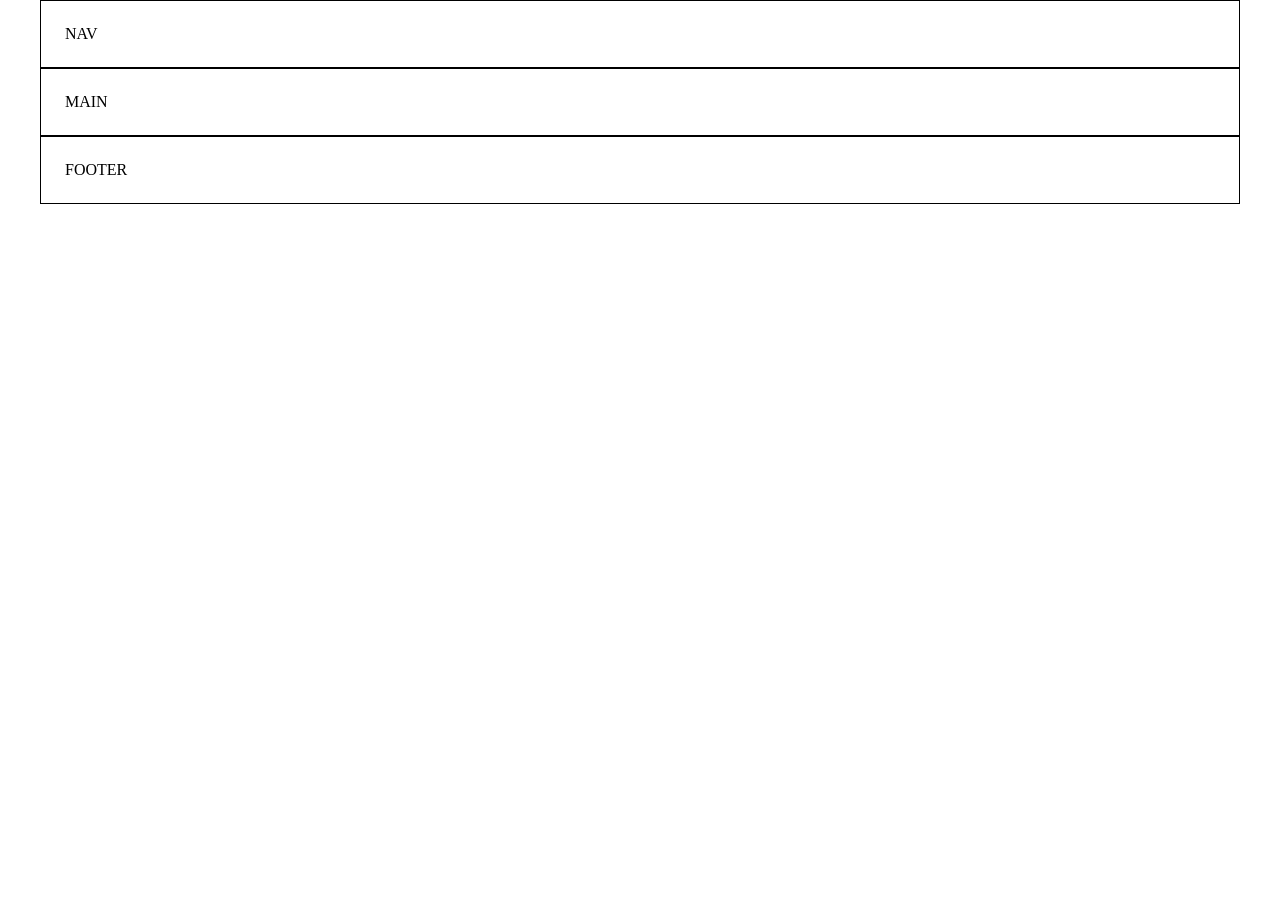
==== index.html @ a6248b47 "Initial commit" ====
<!DOCTYPE html>
<html lang="en">
<head>
    <meta charset="UTF-8">
    <meta name="viewport" content="width=device-width, initial-scale=1.0">
    <title>Itec50 Final Project</title>
    <link rel="stylesheet" href="style.css">
</head>
<body>
    <nav>
        <div>NAV</div>
    </nav>
    
    <main>
        <div>MAIN</div>
    </main>

    <footer>
        <div>FOOTER</div>
    </footer>

    <script src="script.js"></script>
</body>
</html>
---- style.css ----
* {
    box-sizing: border-box;
    margin: 0;
    padding: 0;
}
:root {
    --bgcolor: white;
    --textcolor1: black;
    --textcolor2: white;
    --accent1: pink;
    --accent1hover: salmon;
    --accent2: powderblue;
    --accent2hover: blue;
}

/* Pang test lang */
div {
    border: 1px solid black;
}


body {
    background-color: var(--bgcolor);
}

body > * {
    display: flex;
    justify-content: center;
    align-items: center;
    flex-direction: column;
}
body > * > * {
    max-width: 1200px;
    width: 100%;
    padding: 1.5rem;
}
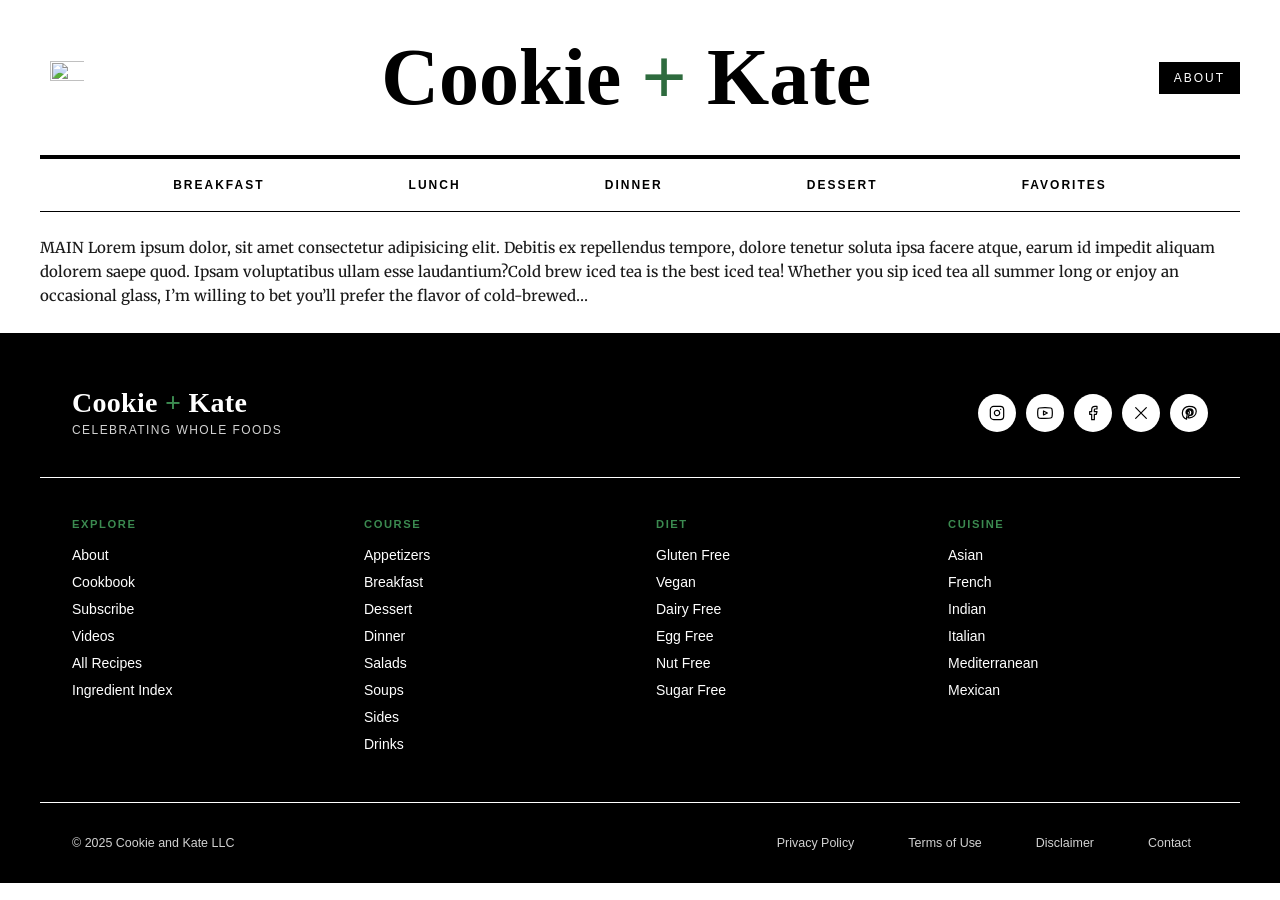
==== commit 5dd1d16a: "reduce page colors, add button template, cleanup." ====
--- a/index.html
+++ b/index.html
@@ -5,18 +5,137 @@
     <meta name="viewport" content="width=device-width, initial-scale=1.0">
     <title>Itec50 Final Project</title>
     <link rel="stylesheet" href="style.css">
+    <link rel="preconnect" href="https://fonts.googleapis.com">
+    <link rel="preconnect" href="https://fonts.gstatic.com" crossorigin>
+    <link href="https://fonts.googleapis.com/css2?family=Merriweather:ital,wght@0,300;0,400;1,300&display=swap" rel="stylesheet">
 </head>
 <body>
     <nav>
-        <div>NAV</div>
+        <div>
+            <div class="upper">
+                <div class="left"><img src="/assets/icons/home.png"></div>
+                <div class="title serif">Cookie <span>+</span> Kate</div>
+                <div class="right">
+                    <div class="button">About</div>
+                </div>
+            </div>
+            <div class="lower sans-serif">
+                <a href="#">Breakfast</a>
+                <a href="#">Lunch</a>
+                <a href="#">Dinner</a>
+                <a href="#">Dessert</a>
+                <a href="#">Favorites</a>
+            </div>
+        </div>
     </nav>
-    
+
     <main>
-        <div>MAIN</div>
+        <div class="body-text">MAIN Lorem ipsum dolor, sit amet consectetur adipisicing elit. Debitis ex repellendus tempore, dolore tenetur soluta ipsa facere atque, earum id impedit aliquam dolorem saepe quod. Ipsam voluptatibus ullam esse laudantium?Cold brew iced tea is the best iced tea! Whether you sip iced tea all summer long or enjoy an occasional glass, I’m willing to bet you’ll prefer the flavor of cold-brewed…</div>
     </main>
 
-    <footer>
-        <div>FOOTER</div>
+
+    <footer class="site-footer">
+
+    <div class="footer-top">
+        <div class="footer-brand">
+        <a href="/" class="footer-logo">Cookie <span class="footer-logo-plus">+</span> Kate</a>
+        <p class="footer-tagline">Celebrating whole foods</p>
+        </div>
+
+        <div class="footer-social">
+        <a href="https://instagram.com" class="social-link" aria-label="Instagram">
+            <svg xmlns="http://www.w3.org/2000/svg" viewBox="0 0 24 24" fill="none" stroke="currentColor" stroke-width="1.8" stroke-linecap="round" stroke-linejoin="round">
+            <rect x="2" y="2" width="20" height="20" rx="5" ry="5"/>
+            <path d="M16 11.37A4 4 0 1 1 12.63 8 4 4 0 0 1 16 11.37z"/>
+            <line x1="17.5" y1="6.5" x2="17.51" y2="6.5"/>
+            </svg>
+        </a>
+        <a href="https://youtube.com" class="social-link" aria-label="YouTube">
+            <svg xmlns="http://www.w3.org/2000/svg" viewBox="0 0 24 24" fill="none" stroke="currentColor" stroke-width="1.8" stroke-linecap="round" stroke-linejoin="round">
+            <path d="M22.54 6.42a2.78 2.78 0 0 0-1.95-1.96C18.88 4 12 4 12 4s-6.88 0-8.59.46A2.78 2.78 0 0 0 1.46 6.42 29 29 0 0 0 1 12a29 29 0 0 0 .46 5.58A2.78 2.78 0 0 0 3.41 19.6C5.12 20 12 20 12 20s6.88 0 8.59-.46a2.78 2.78 0 0 0 1.95-1.95A29 29 0 0 0 23 12a29 29 0 0 0-.46-5.58z"/>
+            <polygon points="9.75 15.02 15.5 12 9.75 8.98 9.75 15.02"/>
+            </svg>
+        </a>
+        <a href="https://facebook.com" class="social-link" aria-label="Facebook">
+            <svg xmlns="http://www.w3.org/2000/svg" viewBox="0 0 24 24" fill="none" stroke="currentColor" stroke-width="1.8" stroke-linecap="round" stroke-linejoin="round">
+            <path d="M18 2h-3a5 5 0 0 0-5 5v3H7v4h3v8h4v-8h3l1-4h-4V7a1 1 0 0 1 1-1h3z"/>
+            </svg>
+        </a>
+        <a href="https://x.com" class="social-link" aria-label="X / Twitter">
+            <svg xmlns="http://www.w3.org/2000/svg" viewBox="0 0 24 24" fill="none" stroke="currentColor" stroke-width="1.8" stroke-linecap="round" stroke-linejoin="round">
+            <path d="M4 4l16 16M20 4 4 20"/>
+            </svg>
+        </a>
+        <a href="https://pinterest.com" class="social-link" aria-label="Pinterest">
+            <svg xmlns="http://www.w3.org/2000/svg" viewBox="0 0 24 24" fill="none" stroke="currentColor" stroke-width="1.8" stroke-linecap="round" stroke-linejoin="round">
+            <path d="M12 2C6.48 2 2 6.48 2 12c0 4.24 2.65 7.86 6.39 9.29-.09-.78-.17-1.98.04-2.83.18-.76 1.22-5.17 1.22-5.17s-.31-.62-.31-1.54c0-1.45.84-2.53 1.88-2.53.89 0 1.32.67 1.32 1.47 0 .9-.57 2.24-.87 3.48-.25 1.04.52 1.88 1.54 1.88 1.85 0 3.1-2.37 3.1-5.18 0-2.14-1.44-3.64-3.5-3.64-2.38 0-3.78 1.79-3.78 3.63 0 .72.28 1.49.62 1.91a.25.25 0 0 1 .06.24l-.23.95c-.04.15-.12.18-.28.11-1.04-.49-1.69-2.02-1.69-3.25 0-2.64 1.92-5.07 5.53-5.07 2.9 0 5.16 2.07 5.16 4.83 0 2.88-1.81 5.19-4.33 5.19-.85 0-1.64-.44-1.91-.96l-.52 1.95c-.19.72-.69 1.62-1.03 2.17.78.24 1.6.37 2.46.37 5.52 0 10-4.48 10-10S17.52 2 12 2z"/>
+            </svg>
+        </a>
+        </div>
+    </div>
+
+    <div class="footer-nav">
+        <div class="footer-nav-col">
+        <h4 class="footer-nav-heading">Explore</h4>
+        <ul>
+            <li><a href="/about/">About</a></li>
+            <li><a href="/love-real-food-cookbook/">Cookbook</a></li>
+            <li><a href="/subscribe/">Subscribe</a></li>
+            <li><a href="/videos/">Videos</a></li>
+            <li><a href="/category/food-recipes/">All Recipes</a></li>
+            <li><a href="/ingredient-index/">Ingredient Index</a></li>
+        </ul>
+        </div>
+
+        <div class="footer-nav-col">
+        <h4 class="footer-nav-heading">Course</h4>
+        <ul>
+            <li><a href="/category/food-recipes/appetizers/">Appetizers</a></li>
+            <li><a href="/category/food-recipes/breakfast/">Breakfast</a></li>
+            <li><a href="/category/food-recipes/dessert/">Dessert</a></li>
+            <li><a href="/category/food-recipes/entrees/">Dinner</a></li>
+            <li><a href="/category/food-recipes/salads/">Salads</a></li>
+            <li><a href="/category/food-recipes/soups-and-stews/">Soups</a></li>
+            <li><a href="/category/food-recipes/side-dishes/">Sides</a></li>
+            <li><a href="/category/food-recipes/drinks/">Drinks</a></li>
+        </ul>
+        </div>
+
+        <div class="footer-nav-col">
+        <h4 class="footer-nav-heading">Diet</h4>
+        <ul>
+            <li><a href="/category/food-recipes/gluten-free/">Gluten Free</a></li>
+            <li><a href="/category/food-recipes/vegan/">Vegan</a></li>
+            <li><a href="/category/food-recipes/dairy-free/">Dairy Free</a></li>
+            <li><a href="/category/food-recipes/egg-free-lactovegetarian/">Egg Free</a></li>
+            <li><a href="/category/food-recipes/nut-free/">Nut Free</a></li>
+            <li><a href="/category/food-recipes/naturally-sweetened/">Sugar Free</a></li>
+        </ul>
+        </div>
+
+        <div class="footer-nav-col">
+        <h4 class="footer-nav-heading">Cuisine</h4>
+        <ul>
+            <li><a href="/category/vegetarian-asian-recipes/">Asian</a></li>
+            <li><a href="/category/french/">French</a></li>
+            <li><a href="/category/vegetarian-indian-recipes/">Indian</a></li>
+            <li><a href="/category/vegetarian-italian-recipes/">Italian</a></li>
+            <li><a href="/category/greek-vegetarian-recipes/">Mediterranean</a></li>
+            <li><a href="/category/vegetarian-mexican-recipes/">Mexican</a></li>
+        </ul>
+        </div>
+    </div>
+
+    <div class="footer-bottom">
+        <p class="footer-copyright">&copy; 2025 Cookie and Kate LLC</p>
+        <nav class="footer-legal">
+        <a href="/privacy-policy/">Privacy Policy</a>
+        <a href="/terms-of-use/">Terms of Use</a>
+        <a href="/disclaimer/">Disclaimer</a>
+        <a href="/contact/">Contact</a>
+        </nav>
+    </div>
+
     </footer>
 
     <script src="script.js"></script>
--- a/style.css
+++ b/style.css
@@ -1,36 +1,3 @@
-* {
-    box-sizing: border-box;
-    margin: 0;
-    padding: 0;
-}
-:root {
-    --bgcolor: white;
-    --textcolor1: black;
-    --textcolor2: white;
-    --accent1: pink;
-    --accent1hover: salmon;
-    --accent2: powderblue;
-    --accent2hover: blue;
-}
-
-/* Pang test lang */
-div {
-    border: 1px solid black;
-}
-
-
-body {
-    background-color: var(--bgcolor);
-}
-
-body > * {
-    display: flex;
-    justify-content: center;
-    align-items: center;
-    flex-direction: column;
-}
-body > * > * {
-    max-width: 1200px;
-    width: 100%;
-    padding: 1.5rem;
-}+@import url(css/globals.css);
+@import url(css/nav.css);
+@import url(css/footer.css);
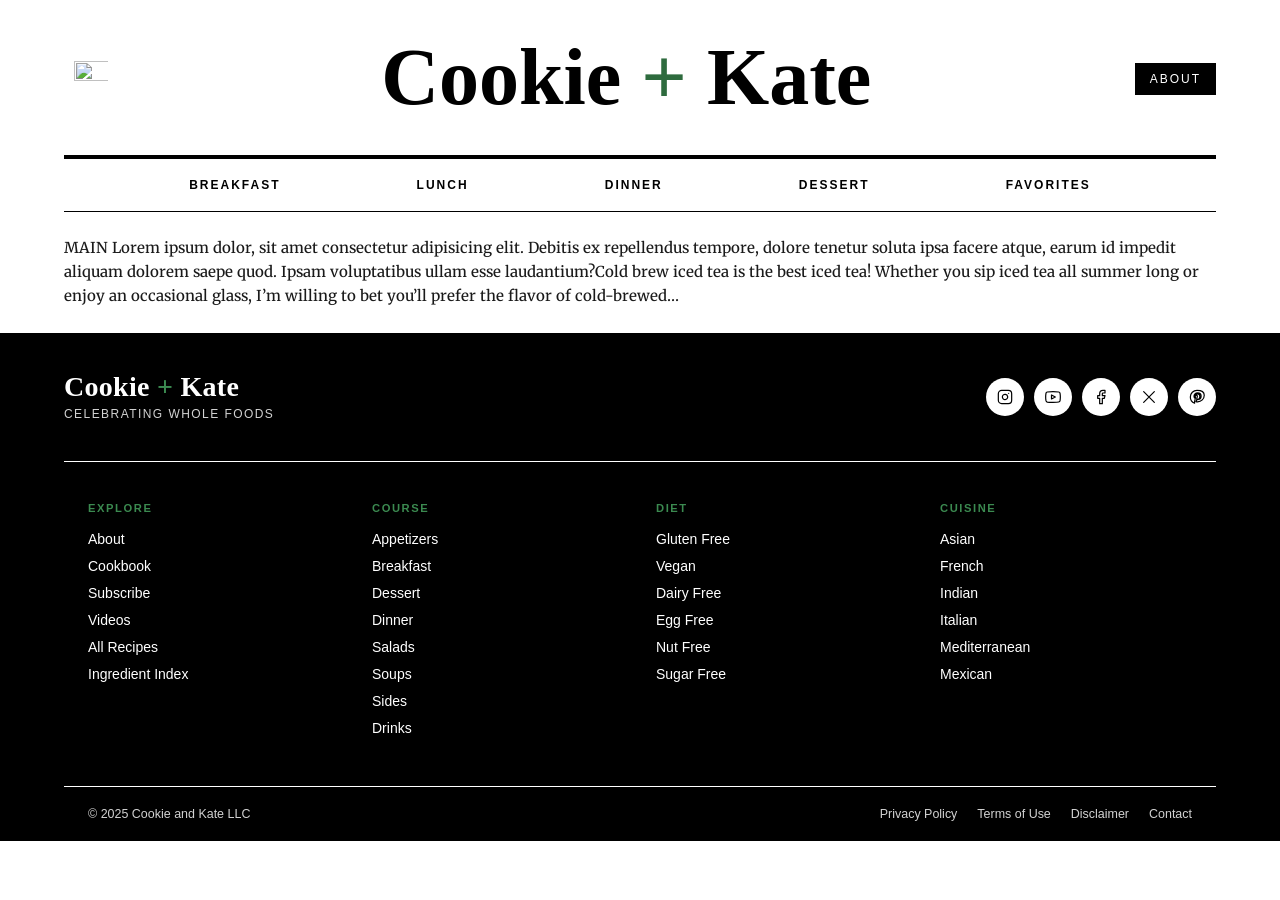
==== commit 02d59ad0: "add mobile menu, match nav and footer paddings." ====
--- a/index.html
+++ b/index.html
@@ -13,10 +13,17 @@
     <nav>
         <div>
             <div class="upper">
-                <div class="left"><img src="/assets/icons/home.png"></div>
-                <div class="title serif">Cookie <span>+</span> Kate</div>
+                <div class="left">
+                    <img class="mobile-menu icon" src="/assets/icons/menu.png">
+                    <a href="/index.html">
+                        <img class="home-btn icon" src="/assets/icons/home.png">
+                    </a>
+                </div>
+                <a href="/index.html">
+                    <div class="title serif">Cookie <span>+</span> Kate</div>
+                </a>
                 <div class="right">
-                    <div class="button">About</div>
+                    <a class="button about-btn" href="about.html">About</a>
                 </div>
             </div>
             <div class="lower sans-serif">
@@ -25,6 +32,15 @@
                 <a href="#">Dinner</a>
                 <a href="#">Dessert</a>
                 <a href="#">Favorites</a>
+                <div class="mobile-dropdown">
+                    <a href="#">About</a>
+                    <a href="#">Breakfast</a>
+                    <a href="#">Lunch</a>
+                    <a href="#">Dinner</a>
+                    <a href="#">Dessert</a>
+                    <a href="#">Favorites</a>
+                    <span></span>
+                </div>
             </div>
         </div>
     </nav>
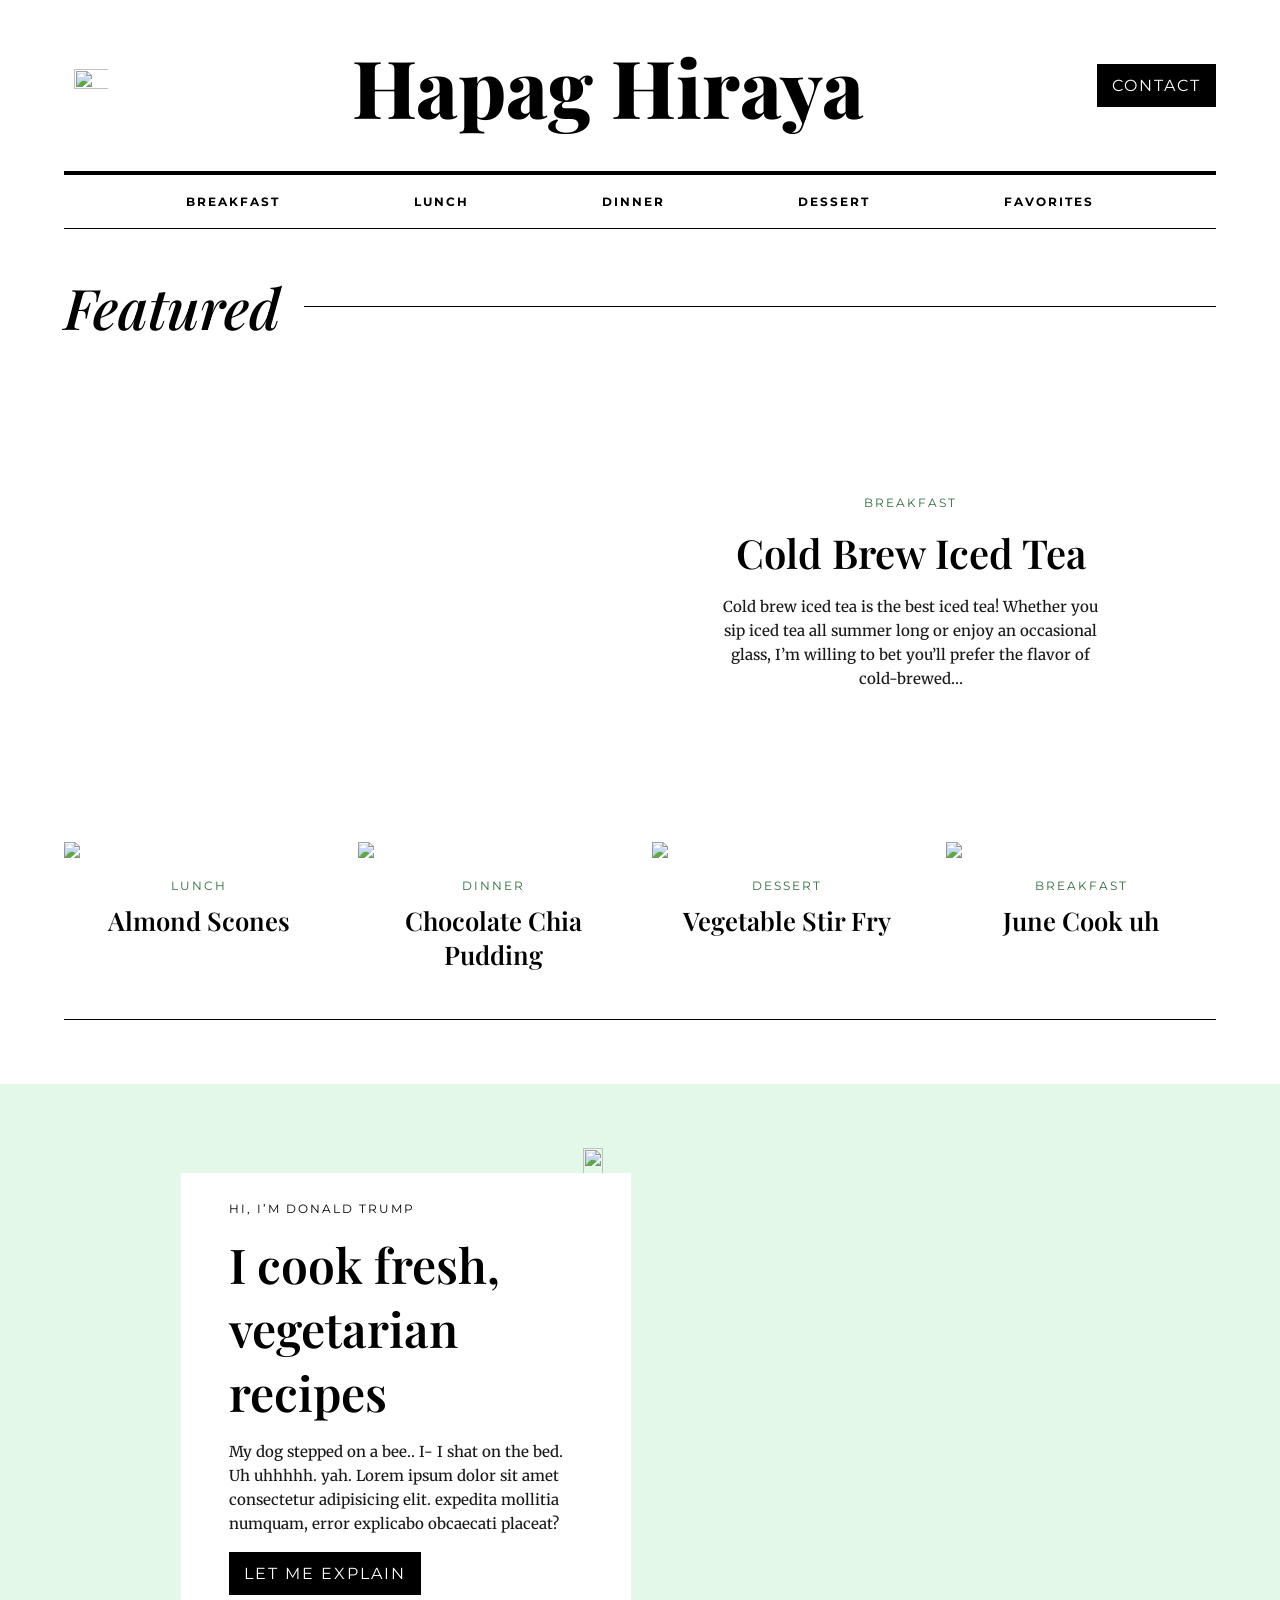
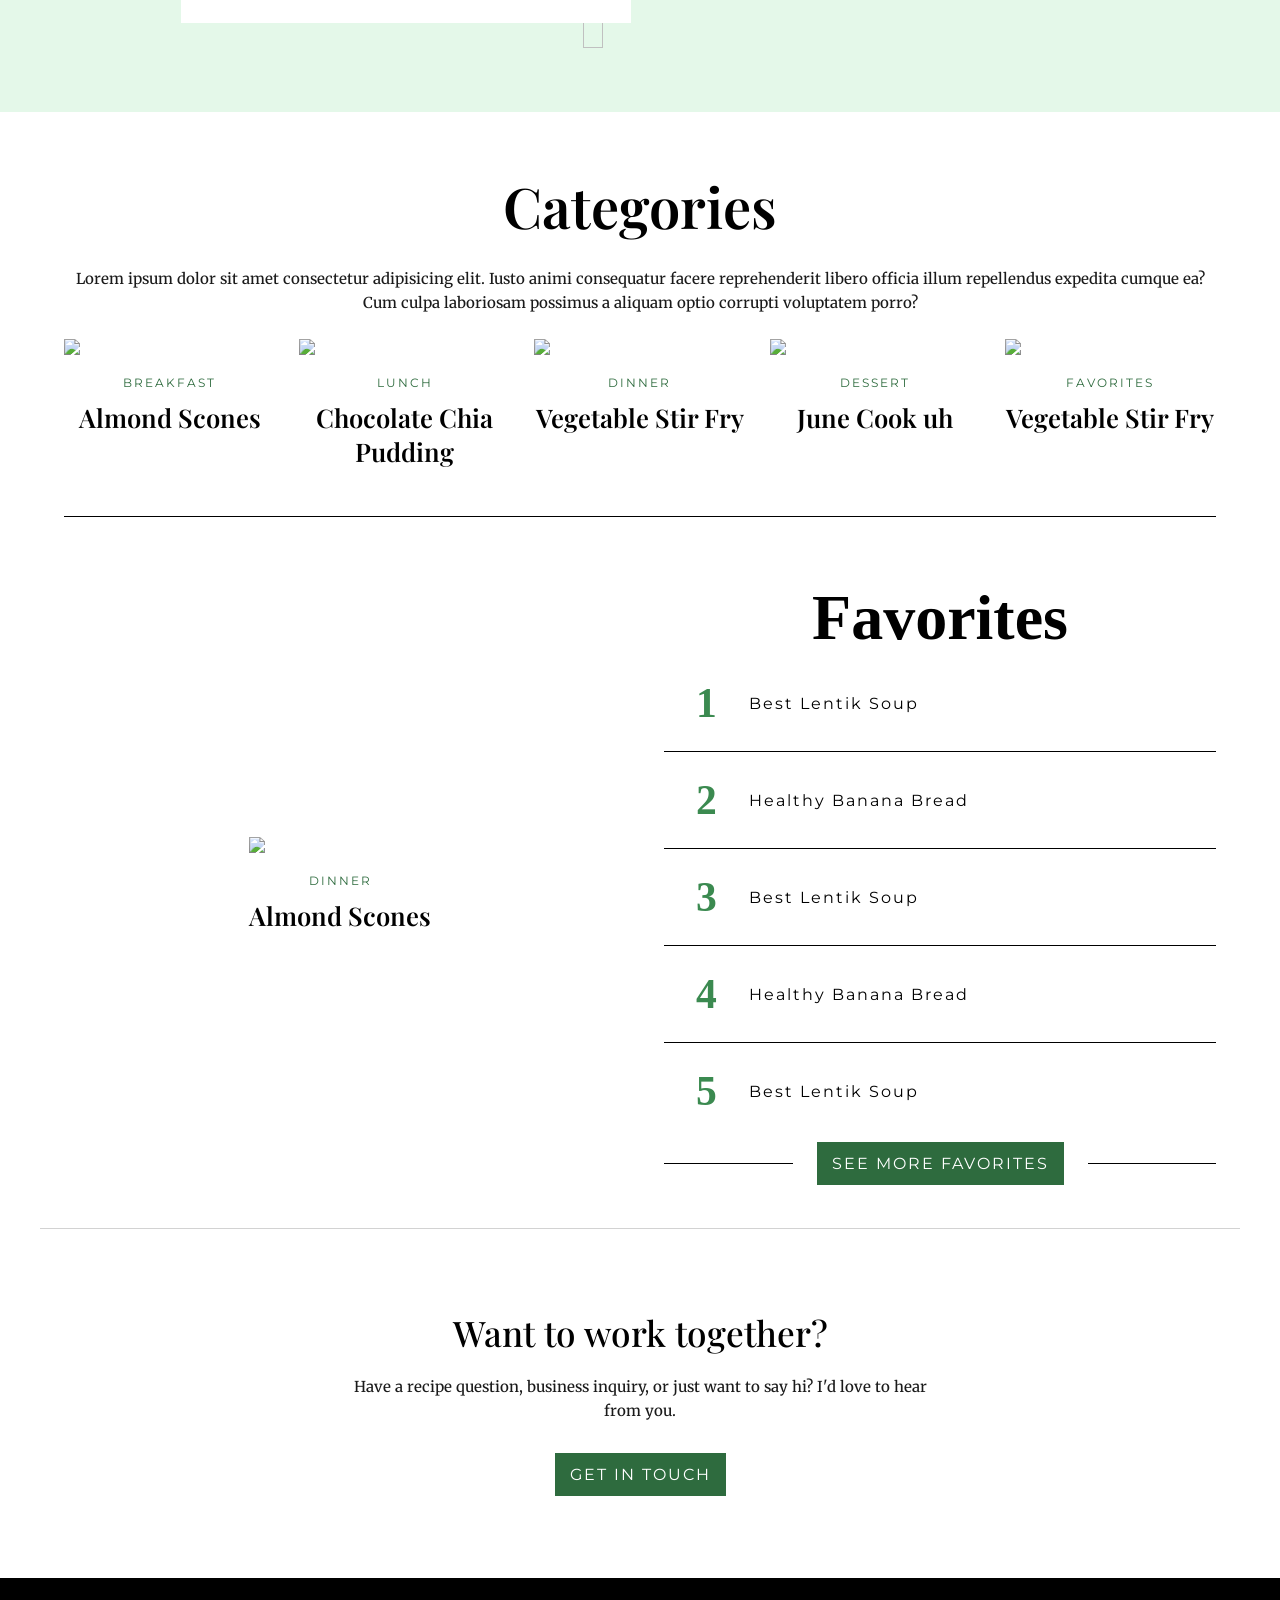
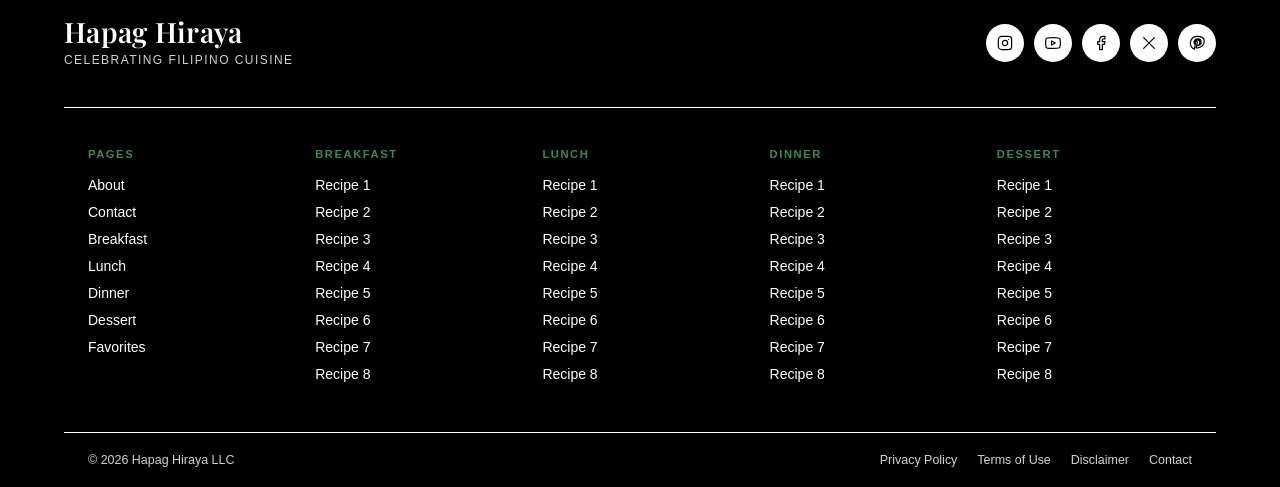
==== commit 64e57da2: "manual cleanup" ====
--- a/index.html
+++ b/index.html
@@ -3,11 +3,9 @@
 <head>
     <meta charset="UTF-8">
     <meta name="viewport" content="width=device-width, initial-scale=1.0">
-    <title>Itec50 Final Project</title>
-    <link rel="stylesheet" href="style.css">
-    <link rel="preconnect" href="https://fonts.googleapis.com">
-    <link rel="preconnect" href="https://fonts.gstatic.com" crossorigin>
-    <link href="https://fonts.googleapis.com/css2?family=Merriweather:ital,wght@0,300;0,400;1,300&display=swap" rel="stylesheet">
+    <title>Itec50 Final Project - Home</title>
+    <link rel="stylesheet" href="/style.css">
+    <link rel="stylesheet" href="/css/homepage.css">
 </head>
 <body>
     <nav>
@@ -20,25 +18,27 @@
                     </a>
                 </div>
                 <a href="/index.html">
-                    <div class="title serif">Cookie <span>+</span> Kate</div>
+                    <div class="title serif">Hapag <span></span>Hiraya</div>
                 </a>
                 <div class="right">
-                    <a class="button about-btn" href="about.html">About</a>
+                    <!-- <a class="button about-btn" href="about.html">About</a> -->
+                    <a class="button contact-btn" href="/contact.html">Contact</a>
                 </div>
             </div>
             <div class="lower sans-serif">
-                <a href="#">Breakfast</a>
-                <a href="#">Lunch</a>
-                <a href="#">Dinner</a>
-                <a href="#">Dessert</a>
-                <a href="#">Favorites</a>
+                <a href="/pages/breakfast/breakfast.html">Breakfast</a>
+                <a href="/pages/lunch/lunch.html">Lunch</a>
+                <a href="/pages/dinner/dinner.html">Dinner</a>
+                <a href="/pages/dessert/dessert.html">Dessert</a>
+                <a href="/pages/favorites/favorites.html">Favorites</a>
                 <div class="mobile-dropdown">
-                    <a href="#">About</a>
-                    <a href="#">Breakfast</a>
-                    <a href="#">Lunch</a>
-                    <a href="#">Dinner</a>
-                    <a href="#">Dessert</a>
-                    <a href="#">Favorites</a>
+                    <a href="/about.html">About</a>
+                    <a href="/contact.html">Contact</a>
+                    <a href="/pages/breakfast/breakfast.html">Breakfast</a>
+                    <a href="/pages/lunch/lunch.html">Lunch</a>
+                    <a href="/pages/dinner/dinner.html">Dinner</a>
+                    <a href="/pages/dessert/dessert.html">Dessert</a>
+                    <a href="/pages/favorites/favorites.html">Favorites</a>
                     <span></span>
                 </div>
             </div>
@@ -46,114 +46,268 @@
     </nav>
 
     <main>
-        <div class="body-text">MAIN Lorem ipsum dolor, sit amet consectetur adipisicing elit. Debitis ex repellendus tempore, dolore tenetur soluta ipsa facere atque, earum id impedit aliquam dolorem saepe quod. Ipsam voluptatibus ullam esse laudantium?Cold brew iced tea is the best iced tea! Whether you sip iced tea all summer long or enjoy an occasional glass, I’m willing to bet you’ll prefer the flavor of cold-brewed…</div>
+        <div>
+            <section class="hero">
+                <div class="upper">
+                    <h1 class="serif">Featured</h1>
+                    <span class="line"></span>
+                </div>
+                <div class="picture-frame banner" onclick="window.location.href='index.html'">
+                    <div class="textbox">
+                        <a href="#" class="sans-serif">Breakfast</a>
+                        <h1 class="serif">
+                            <a href="#">Cold Brew Iced Tea</a>
+                        </h1>
+                        <p class="body-text">
+                            Cold brew iced tea is the best iced tea! Whether you sip iced tea all summer long or enjoy an occasional glass, 
+                            I’m willing to bet you’ll prefer the flavor of cold-brewed…
+                        </p>
+                    </div>
+                </div>
+                <div class="grid">
+                    <div class="card">
+                        <img src="assets/images/almond-flour-scones-recipe-600x800.webp" onclick="window.location.href='index.html'">
+                        <a href="#" class="sans-serif">Lunch</a>
+                        <p class="serif" onclick="window.location.href='index.html'">Almond Scones</p>
+                    </div>
+                    <div class="card">
+                        <img src="assets/images/chocolate-chia-pudding-recipe-600x800.webp" onclick="window.location.href='index.html'">
+                        <a href="#" class="sans-serif">Dinner</a>
+                        <p class="serif" onclick="window.location.href='index.html'">Chocolate Chia Pudding</p>
+                    </div>
+                    <div class="card">
+                        <img src="assets/images/vegetable-stir-fry-in-bowls-600x800.webp" onclick="window.location.href='index.html'">
+                        <a href="#" class="sans-serif">Dessert</a>
+                        <p class="serif" onclick="window.location.href='index.html'">Vegetable Stir Fry</p>
+                    </div>
+                    <div class="card">
+                        <img src="assets/images/what-to-cook-this-june-2018-1-600x800.webp" onclick="window.location.href='index.html'">
+                        <a href="#" class="sans-serif">Breakfast</a>
+                        <p class="serif" onclick="window.location.href='index.html'">June Cook uh</p>
+                    </div>
+                </div>
+                <span class="line"></span>
+            </section>
+        </div>
+        
+        <div>
+            <section class="about-section">
+                <div class="about-container">
+                    <div class="textbox">
+                        <p class="sans-serif">Hi, I’m Donald Trump</p>
+                        <h1 class="serif">I cook fresh, vegetarian recipes</h1>
+                        <p class="body-text">
+                            My dog stepped on a bee.. I- I shat on the bed. Uh uhhhhh. yah. 
+                            Lorem ipsum dolor sit amet consectetur adipisicing elit.
+                            expedita mollitia numquam, error explicabo obcaecati placeat?
+                        </p>
+                        <a class="button" href="about.html">Let Me Explain</a>
+                    </div>
+                    <img src="assets/images/trump.jpg">
+                </div>
+            </section>
+        </div>
+        <div>
+            <section class="categories-section">
+                <h1 class="serif">Categories</h1>
+                <p class="body-text">
+                    Lorem ipsum dolor sit amet consectetur adipisicing elit. 
+                    Iusto animi consequatur facere reprehenderit libero officia illum repellendus expedita cumque ea? 
+                    Cum culpa laboriosam possimus a aliquam optio corrupti voluptatem porro?
+                </p>
+                <div class="grid">
+                    <div class="card">
+                        <img src="assets/images/almond-flour-scones-recipe-600x800.webp" onclick="window.location.href='/index.html'">
+                        <a href="#" class="sans-serif">Breakfast</a>
+                        <p class="serif" onclick="window.location.href='/index.html'">Almond Scones</p>
+                    </div>
+                    <div class="card">
+                        <img src="assets/images/chocolate-chia-pudding-recipe-600x800.webp" onclick="window.location.href='/index.html'">
+                        <a href="#" class="sans-serif">Lunch</a>
+                        <p class="serif" onclick="window.location.href='/index.html'">Chocolate Chia Pudding</p>
+                    </div>
+                    <div class="card">
+                        <img src="assets/images/vegetable-stir-fry-in-bowls-600x800.webp" onclick="window.location.href='/index.html'">
+                        <a href="#" class="sans-serif">Dinner</a>
+                        <p class="serif" onclick="window.location.href='/index.html'">Vegetable Stir Fry</p>
+                    </div>
+                    <div class="card">
+                        <img src="assets/images/what-to-cook-this-june-2018-1-600x800.webp" onclick="window.location.href='/index.html'">
+                        <a href="#" class="sans-serif">Dessert</a>
+                        <p class="serif" onclick="window.location.href='/index.html'">June Cook uh</p>
+                    </div>
+                    <div class="card">
+                        <img src="assets/images/vegetable-stir-fry-in-bowls-600x800.webp" onclick="window.location.href='/index.html'">
+                        <a href="#" class="sans-serif">Favorites</a>
+                        <p class="serif" onclick="window.location.href='/index.html'">Vegetable Stir Fry</p>
+                    </div>
+                </div>
+                <span class="line"></span>
+            </section>
+        </div>
+        <div>
+            <section class="favorites-section grid">
+                <div class="left">
+                    <div class="card">
+                        <img src="assets/images/trump.jpg" onclick="window.location.href='/index.html'">
+                        <a href="#" class="sans-serif">Dinner</a>
+                        <p class="serif" onclick="window.location.href='/index.html'">Almond Scones</p>
+                    </div>
+                </div>
+                <div class="right">
+                    <h1>Favorites</h1>
+                    <div class="faves">
+                        <div class="fav">
+                            <span>1</span><a href="#" class="sans-serif">Best Lentik Soup</a>
+                        </div>
+                        <div class="line"></div>
+                        <div class="fav">
+                            <span>2</span><a href="#" class="sans-serif">Healthy Banana Bread</a>
+                        </div>
+                        <div class="line"></div>
+                        <div class="fav">
+                            <span>3</span><a href="#" class="sans-serif">Best Lentik Soup</a>
+                        </div>
+                        <div class="line"></div>
+                        <div class="fav">
+                            <span>4</span><a href="#" class="sans-serif">Healthy Banana Bread</a>
+                        </div>
+                        <div class="line"></div>
+                        <div class="fav">
+                            <span>5</span><a href="#" class="sans-serif">Best Lentik Soup</a>
+                        </div>
+                    </div>
+                    <div class="line-button">
+                        <div class="line"></div>
+                        <a class="button" href="/pages/favorites/favorites.html">See more Favorites</a>
+                        <div class="line"></div>
+                    </div>
+
+                </div>
+            </section>
+        </div>
+        <div class="contact-cta-wrapper">
+            <section class="contact-cta">
+                <h2 class="serif">Want to work together?</h2>
+                <p class="body-text">Have a recipe question, business inquiry, or just want to say hi? I'd love to hear from you.</p>
+                <a class="button outline-btn" href="/contact.html">Get in Touch</a>
+            </section>
+        </div>
     </main>
 
-
     <footer class="site-footer">
-
-    <div class="footer-top">
-        <div class="footer-brand">
-        <a href="/" class="footer-logo">Cookie <span class="footer-logo-plus">+</span> Kate</a>
-        <p class="footer-tagline">Celebrating whole foods</p>
-        </div>
-
-        <div class="footer-social">
-        <a href="https://instagram.com" class="social-link" aria-label="Instagram">
-            <svg xmlns="http://www.w3.org/2000/svg" viewBox="0 0 24 24" fill="none" stroke="currentColor" stroke-width="1.8" stroke-linecap="round" stroke-linejoin="round">
-            <rect x="2" y="2" width="20" height="20" rx="5" ry="5"/>
-            <path d="M16 11.37A4 4 0 1 1 12.63 8 4 4 0 0 1 16 11.37z"/>
-            <line x1="17.5" y1="6.5" x2="17.51" y2="6.5"/>
-            </svg>
-        </a>
-        <a href="https://youtube.com" class="social-link" aria-label="YouTube">
-            <svg xmlns="http://www.w3.org/2000/svg" viewBox="0 0 24 24" fill="none" stroke="currentColor" stroke-width="1.8" stroke-linecap="round" stroke-linejoin="round">
-            <path d="M22.54 6.42a2.78 2.78 0 0 0-1.95-1.96C18.88 4 12 4 12 4s-6.88 0-8.59.46A2.78 2.78 0 0 0 1.46 6.42 29 29 0 0 0 1 12a29 29 0 0 0 .46 5.58A2.78 2.78 0 0 0 3.41 19.6C5.12 20 12 20 12 20s6.88 0 8.59-.46a2.78 2.78 0 0 0 1.95-1.95A29 29 0 0 0 23 12a29 29 0 0 0-.46-5.58z"/>
-            <polygon points="9.75 15.02 15.5 12 9.75 8.98 9.75 15.02"/>
-            </svg>
-        </a>
-        <a href="https://facebook.com" class="social-link" aria-label="Facebook">
-            <svg xmlns="http://www.w3.org/2000/svg" viewBox="0 0 24 24" fill="none" stroke="currentColor" stroke-width="1.8" stroke-linecap="round" stroke-linejoin="round">
-            <path d="M18 2h-3a5 5 0 0 0-5 5v3H7v4h3v8h4v-8h3l1-4h-4V7a1 1 0 0 1 1-1h3z"/>
-            </svg>
-        </a>
-        <a href="https://x.com" class="social-link" aria-label="X / Twitter">
-            <svg xmlns="http://www.w3.org/2000/svg" viewBox="0 0 24 24" fill="none" stroke="currentColor" stroke-width="1.8" stroke-linecap="round" stroke-linejoin="round">
-            <path d="M4 4l16 16M20 4 4 20"/>
-            </svg>
-        </a>
-        <a href="https://pinterest.com" class="social-link" aria-label="Pinterest">
-            <svg xmlns="http://www.w3.org/2000/svg" viewBox="0 0 24 24" fill="none" stroke="currentColor" stroke-width="1.8" stroke-linecap="round" stroke-linejoin="round">
-            <path d="M12 2C6.48 2 2 6.48 2 12c0 4.24 2.65 7.86 6.39 9.29-.09-.78-.17-1.98.04-2.83.18-.76 1.22-5.17 1.22-5.17s-.31-.62-.31-1.54c0-1.45.84-2.53 1.88-2.53.89 0 1.32.67 1.32 1.47 0 .9-.57 2.24-.87 3.48-.25 1.04.52 1.88 1.54 1.88 1.85 0 3.1-2.37 3.1-5.18 0-2.14-1.44-3.64-3.5-3.64-2.38 0-3.78 1.79-3.78 3.63 0 .72.28 1.49.62 1.91a.25.25 0 0 1 .06.24l-.23.95c-.04.15-.12.18-.28.11-1.04-.49-1.69-2.02-1.69-3.25 0-2.64 1.92-5.07 5.53-5.07 2.9 0 5.16 2.07 5.16 4.83 0 2.88-1.81 5.19-4.33 5.19-.85 0-1.64-.44-1.91-.96l-.52 1.95c-.19.72-.69 1.62-1.03 2.17.78.24 1.6.37 2.46.37 5.52 0 10-4.48 10-10S17.52 2 12 2z"/>
-            </svg>
-        </a>
-        </div>
-    </div>
-
-    <div class="footer-nav">
-        <div class="footer-nav-col">
-        <h4 class="footer-nav-heading">Explore</h4>
-        <ul>
-            <li><a href="/about/">About</a></li>
-            <li><a href="/love-real-food-cookbook/">Cookbook</a></li>
-            <li><a href="/subscribe/">Subscribe</a></li>
-            <li><a href="/videos/">Videos</a></li>
-            <li><a href="/category/food-recipes/">All Recipes</a></li>
-            <li><a href="/ingredient-index/">Ingredient Index</a></li>
-        </ul>
-        </div>
-
-        <div class="footer-nav-col">
-        <h4 class="footer-nav-heading">Course</h4>
-        <ul>
-            <li><a href="/category/food-recipes/appetizers/">Appetizers</a></li>
-            <li><a href="/category/food-recipes/breakfast/">Breakfast</a></li>
-            <li><a href="/category/food-recipes/dessert/">Dessert</a></li>
-            <li><a href="/category/food-recipes/entrees/">Dinner</a></li>
-            <li><a href="/category/food-recipes/salads/">Salads</a></li>
-            <li><a href="/category/food-recipes/soups-and-stews/">Soups</a></li>
-            <li><a href="/category/food-recipes/side-dishes/">Sides</a></li>
-            <li><a href="/category/food-recipes/drinks/">Drinks</a></li>
-        </ul>
-        </div>
-
-        <div class="footer-nav-col">
-        <h4 class="footer-nav-heading">Diet</h4>
-        <ul>
-            <li><a href="/category/food-recipes/gluten-free/">Gluten Free</a></li>
-            <li><a href="/category/food-recipes/vegan/">Vegan</a></li>
-            <li><a href="/category/food-recipes/dairy-free/">Dairy Free</a></li>
-            <li><a href="/category/food-recipes/egg-free-lactovegetarian/">Egg Free</a></li>
-            <li><a href="/category/food-recipes/nut-free/">Nut Free</a></li>
-            <li><a href="/category/food-recipes/naturally-sweetened/">Sugar Free</a></li>
-        </ul>
-        </div>
-
-        <div class="footer-nav-col">
-        <h4 class="footer-nav-heading">Cuisine</h4>
-        <ul>
-            <li><a href="/category/vegetarian-asian-recipes/">Asian</a></li>
-            <li><a href="/category/french/">French</a></li>
-            <li><a href="/category/vegetarian-indian-recipes/">Indian</a></li>
-            <li><a href="/category/vegetarian-italian-recipes/">Italian</a></li>
-            <li><a href="/category/greek-vegetarian-recipes/">Mediterranean</a></li>
-            <li><a href="/category/vegetarian-mexican-recipes/">Mexican</a></li>
-        </ul>
-        </div>
-    </div>
-
-    <div class="footer-bottom">
-        <p class="footer-copyright">&copy; 2025 Cookie and Kate LLC</p>
-        <nav class="footer-legal">
-        <a href="/privacy-policy/">Privacy Policy</a>
-        <a href="/terms-of-use/">Terms of Use</a>
-        <a href="/disclaimer/">Disclaimer</a>
-        <a href="/contact/">Contact</a>
-        </nav>
-    </div>
-
+        <div class="footer-top">
+            <div class="footer-brand">
+                <a href="/index.html" class="footer-logo">Hapag <span class="footer-logo-plus"></span>Hiraya</a>
+                <p class="footer-tagline">Celebrating Filipino Cuisine</p>
+            </div>
+            <div class="footer-social">
+                <a href="https://instagram.com" class="social-link" aria-label="Instagram">
+                    <svg xmlns="http://www.w3.org/2000/svg" viewBox="0 0 24 24" fill="none" stroke="currentColor" stroke-width="1.8" stroke-linecap="round" stroke-linejoin="round">
+                    <rect x="2" y="2" width="20" height="20" rx="5" ry="5"/>
+                    <path d="M16 11.37A4 4 0 1 1 12.63 8 4 4 0 0 1 16 11.37z"/>
+                    <line x1="17.5" y1="6.5" x2="17.51" y2="6.5"/>
+                    </svg>
+                </a>
+                <a href="https://youtube.com" class="social-link" aria-label="YouTube">
+                    <svg xmlns="http://www.w3.org/2000/svg" viewBox="0 0 24 24" fill="none" stroke="currentColor" stroke-width="1.8" stroke-linecap="round" stroke-linejoin="round">
+                    <path d="M22.54 6.42a2.78 2.78 0 0 0-1.95-1.96C18.88 4 12 4 12 4s-6.88 0-8.59.46A2.78 2.78 0 0 0 1.46 6.42 29 29 0 0 0 1 12a29 29 0 0 0 .46 5.58A2.78 2.78 0 0 0 3.41 19.6C5.12 20 12 20 12 20s6.88 0 8.59-.46a2.78 2.78 0 0 0 1.95-1.95A29 29 0 0 0 23 12a29 29 0 0 0-.46-5.58z"/>
+                    <polygon points="9.75 15.02 15.5 12 9.75 8.98 9.75 15.02"/>
+                    </svg>
+                </a>
+                <a href="https://facebook.com" class="social-link" aria-label="Facebook">
+                    <svg xmlns="http://www.w3.org/2000/svg" viewBox="0 0 24 24" fill="none" stroke="currentColor" stroke-width="1.8" stroke-linecap="round" stroke-linejoin="round">
+                    <path d="M18 2h-3a5 5 0 0 0-5 5v3H7v4h3v8h4v-8h3l1-4h-4V7a1 1 0 0 1 1-1h3z"/>
+                    </svg>
+                </a>
+                <a href="https://x.com" class="social-link" aria-label="X / Twitter">
+                    <svg xmlns="http://www.w3.org/2000/svg" viewBox="0 0 24 24" fill="none" stroke="currentColor" stroke-width="1.8" stroke-linecap="round" stroke-linejoin="round">
+                    <path d="M4 4l16 16M20 4 4 20"/>
+                    </svg>
+                </a>
+                <a href="https://pinterest.com" class="social-link" aria-label="Pinterest">
+                    <svg xmlns="http://www.w3.org/2000/svg" viewBox="0 0 24 24" fill="none" stroke="currentColor" stroke-width="1.8" stroke-linecap="round" stroke-linejoin="round">
+                    <path d="M12 2C6.48 2 2 6.48 2 12c0 4.24 2.65 7.86 6.39 9.29-.09-.78-.17-1.98.04-2.83.18-.76 1.22-5.17 1.22-5.17s-.31-.62-.31-1.54c0-1.45.84-2.53 1.88-2.53.89 0 1.32.67 1.32 1.47 0 .9-.57 2.24-.87 3.48-.25 1.04.52 1.88 1.54 1.88 1.85 0 3.1-2.37 3.1-5.18 0-2.14-1.44-3.64-3.5-3.64-2.38 0-3.78 1.79-3.78 3.63 0 .72.28 1.49.62 1.91a.25.25 0 0 1 .06.24l-.23.95c-.04.15-.12.18-.28.11-1.04-.49-1.69-2.02-1.69-3.25 0-2.64 1.92-5.07 5.53-5.07 2.9 0 5.16 2.07 5.16 4.83 0 2.88-1.81 5.19-4.33 5.19-.85 0-1.64-.44-1.91-.96l-.52 1.95c-.19.72-.69 1.62-1.03 2.17.78.24 1.6.37 2.46.37 5.52 0 10-4.48 10-10S17.52 2 12 2z"/>
+                    </svg>
+                </a>
+            </div>
+        </div>
+        <div class="footer-nav">
+            <div class="footer-nav-col">
+                <h4 class="footer-nav-heading">Pages</h4>
+                <ul>
+                    <li><a href="/about.html">About</a></li>
+                    <li><a href="/contact.html">Contact</a></li>
+                    <li><a href="/pages/breakfast/breakfast.html">Breakfast</a></li>
+                    <li><a href="/pages/lunch/lunch.html">Lunch</a></li>
+                    <li><a href="/pages/dinner/dinner.html">Dinner</a></li>
+                    <li><a href="/pages/dessert/dessert.html">Dessert</a></li>
+                    <li><a href="/pages/favorites/favorites.html">Favorites</a></li>
+                </ul>
+            </div>
+            <div class="footer-nav-col">
+                <h4 class="footer-nav-heading">Breakfast</h4>
+                <ul>
+                    <li><a href="#">Recipe 1</a></li>
+                    <li><a href="#">Recipe 2</a></li>
+                    <li><a href="#">Recipe 3</a></li>
+                    <li><a href="#">Recipe 4</a></li>
+                    <li><a href="#">Recipe 5</a></li>
+                    <li><a href="#">Recipe 6</a></li>
+                    <li><a href="#">Recipe 7</a></li>
+                    <li><a href="#">Recipe 8</a></li>
+                </ul>
+            </div>
+            <div class="footer-nav-col">
+                <h4 class="footer-nav-heading">Lunch</h4>
+                <ul>
+                    <li><a href="#">Recipe 1</a></li>
+                    <li><a href="#">Recipe 2</a></li>
+                    <li><a href="#">Recipe 3</a></li>
+                    <li><a href="#">Recipe 4</a></li>
+                    <li><a href="#">Recipe 5</a></li>
+                    <li><a href="#">Recipe 6</a></li>
+                    <li><a href="#">Recipe 7</a></li>
+                    <li><a href="#">Recipe 8</a></li>
+                </ul>
+            </div>
+            <div class="footer-nav-col">
+                <h4 class="footer-nav-heading">Dinner</h4>
+                <ul>
+                    <li><a href="#">Recipe 1</a></li>
+                    <li><a href="#">Recipe 2</a></li>
+                    <li><a href="#">Recipe 3</a></li>
+                    <li><a href="#">Recipe 4</a></li>
+                    <li><a href="#">Recipe 5</a></li>
+                    <li><a href="#">Recipe 6</a></li>
+                    <li><a href="#">Recipe 7</a></li>
+                    <li><a href="#">Recipe 8</a></li>
+                </ul>
+            </div>
+            <div class="footer-nav-col">
+                <h4 class="footer-nav-heading">Dessert</h4>
+                <ul>
+                    <li><a href="#">Recipe 1</a></li>
+                    <li><a href="#">Recipe 2</a></li>
+                    <li><a href="#">Recipe 3</a></li>
+                    <li><a href="#">Recipe 4</a></li>
+                    <li><a href="#">Recipe 5</a></li>
+                    <li><a href="#">Recipe 6</a></li>
+                    <li><a href="#">Recipe 7</a></li>
+                    <li><a href="#">Recipe 8</a></li>
+                </ul>
+            </div>
+        </div>
+        <div class="footer-bottom">
+            <p class="footer-copyright">&copy; 2026 Hapag Hiraya LLC</p>
+            <nav class="footer-legal">
+                <a href="#">Privacy Policy</a>
+                <a href="#">Terms of Use</a>
+                <a href="#">Disclaimer</a>
+                <a href="/contact.html">Contact</a>
+            </nav>
+        </div>
     </footer>
-
     <script src="script.js"></script>
 </body>
 </html>
--- a/style.css
+++ b/style.css
@@ -1,3 +1,8 @@
-@import url(css/globals.css);
-@import url(css/nav.css);
-@import url(css/footer.css);+@import url(/css/globals.css);
+@import url(/css/nav.css);
+@import url(/css/footer.css);
+@import url(/css/reponsiveness.css);
+
+script, style {
+    display: none !important;
+}
--- a/css/homepage.css
+++ b/css/homepage.css
@@ -0,0 +1,228 @@
+.hero {
+    display: flex;
+    flex-direction: column;
+    gap: 1.5rem;
+}
+.hero a,
+.categories-section a,
+.favorites-section a {
+    text-decoration: none;
+    color: var(--accent1);
+}
+.hero .upper {
+    display: flex;
+    justify-content: center;
+    align-items: center;
+    flex-direction: row;
+}
+.hero .upper h1 {
+    margin-right: 1.5rem;
+    font-size: 3.5rem;
+    font-weight: 550;
+    font-style: italic;
+}
+
+.hero .banner {
+    background-image: url(/assets/images/cold-brew-iced-tea-2.webp);
+    width: 100%;
+    height: 450px;
+    padding: 4rem;
+    display: flex;
+    justify-content: right;
+    align-items: center;
+    flex-direction: row;
+}
+.hero .banner h1 {
+    font-size: 2.5rem;
+    font-weight: 600;
+}
+.hero .textbox {
+    background-color: var(--bgcolor);
+    padding: 3rem;
+    aspect-ratio: 3/2;
+    height: 100%;
+    text-align: center;
+    display: flex;
+    flex-direction: column;
+    gap: 1rem;
+    justify-content: center;
+}
+.hero .textbox h1 a {
+    color: var(--textcolor);
+}
+
+.grid {
+    display: grid;
+    grid-template-columns: 1fr 1fr 1fr 1fr;
+    gap: 1.5rem;
+}
+.grid .card {
+    display: flex;
+    justify-content: start;
+    align-items: center;
+    flex-direction: column;
+    text-align: center;
+    gap: 10px;
+}
+.grid .card img {
+    width: 100%;
+    margin-bottom: 10px;
+}
+.grid .card p {
+    font-size: 1.6rem;
+    font-weight: 600;
+}
+
+.hero .textbox h1:hover,
+.card p:hover {
+    color: var(--accent1);
+}
+
+div:has(.about-section) {
+    background-color: var(--accent1faint);
+    max-width: none;
+    padding-top: 2.5rem;
+
+}
+.about-container {
+    display: flex;
+    justify-content: center;
+    align-items: center;
+    flex-direction: row;
+
+    max-width: 1200px;
+    margin: 0 auto;
+    padding: 1.5rem;
+}
+.about-container img {
+    aspect-ratio: 1/1;
+    height: 500px;
+    width: auto;
+    margin-right: 4rem;
+}
+.about-container .textbox {
+    background-color: var(--bgcolor);
+    padding: 3rem;
+    aspect-ratio: 1/1;
+    height: 450px;
+    text-align: left;
+    display: flex;
+    flex-direction: column;
+    gap: 1rem;
+    justify-content: center;
+
+    transform: translate(3rem, 0); 
+}
+.about-container .textbox h1 {
+    color: var(--textcolor);
+    font-size: 3rem;
+    font-weight: 600;
+}
+.about-container .button {
+    width: fit-content;
+}
+
+.contact-cta-wrapper {
+    width: 100%;
+    background-color: var(--bgcolor);
+    padding: 5rem 1.5rem;
+    border-top: 1px solid var(--offwhite);
+    display: flex;
+    justify-content: center;
+}
+
+.contact-cta {
+    max-width: 600px;
+    text-align: center;
+    display: flex;
+    flex-direction: column;
+    align-items: center;
+    gap: 1.2rem;
+}
+
+.contact-cta h2 {
+    font-size: 2.2rem;
+    color: var(--textcolor1);
+}
+
+.contact-cta .outline-btn {
+    background-color: var(--accent1);
+    color: var(--textcolor2);
+    border: 1px solid var(--textcolor2);
+    margin-top: 10px;
+}
+
+.contact-cta .outline-btn:hover {
+    background-color: var(--textcolor1);
+    color: var(--bgcolor);
+}
+
+.categories-section {
+    display: flex;
+    justify-content: center;
+    align-items: center;
+    flex-direction: column;
+    gap: 1.5rem;
+    text-align: center;
+    padding-top: 3.5rem;
+}
+.categories-section h1 {
+    font-size: 3.5rem;
+    font-weight: 600;
+}
+.categories-section .grid {
+    grid-template-columns: 1fr 1fr 1fr 1fr 1fr;
+}
+
+.favorites-section {
+    grid-template-columns: 1fr 1fr;
+    gap: 3rem;
+}
+.favorites-section img {
+    width: 100%;
+}
+
+.favorites-section .left,
+.favorites-section .right {
+    display: flex;
+    justify-content: center;
+    align-items: center;
+    flex-direction: column;
+    gap: 1.5rem;
+}
+
+.favorites-section h1 {
+    font-size: 4rem;
+    font-weight: 600;
+}
+.favorites-section span {
+    font-size: 2.6rem;
+    color: var(--accent1lighter);
+    font-weight: 600;
+    padding: 0 2rem;
+}
+.favorites-section .faves {
+    display: flex;
+    align-items: start;
+    justify-content: center;
+    flex-direction: column;
+    width: 100%;
+}
+.favorites-section .fav {
+    display: flex;
+    justify-content: center;
+    align-items: center;
+}
+.faves a {
+    color: var(--textcolor);
+    font-size: 1rem;
+    text-transform: none;
+}
+
+.favorites-section .line-button .button {
+    background-color: var(--accent1);
+    color: var(--bgcolor);
+}
+.favorites-section .line-button .button:hover {
+    background-color: var(--textcolor1);
+}
